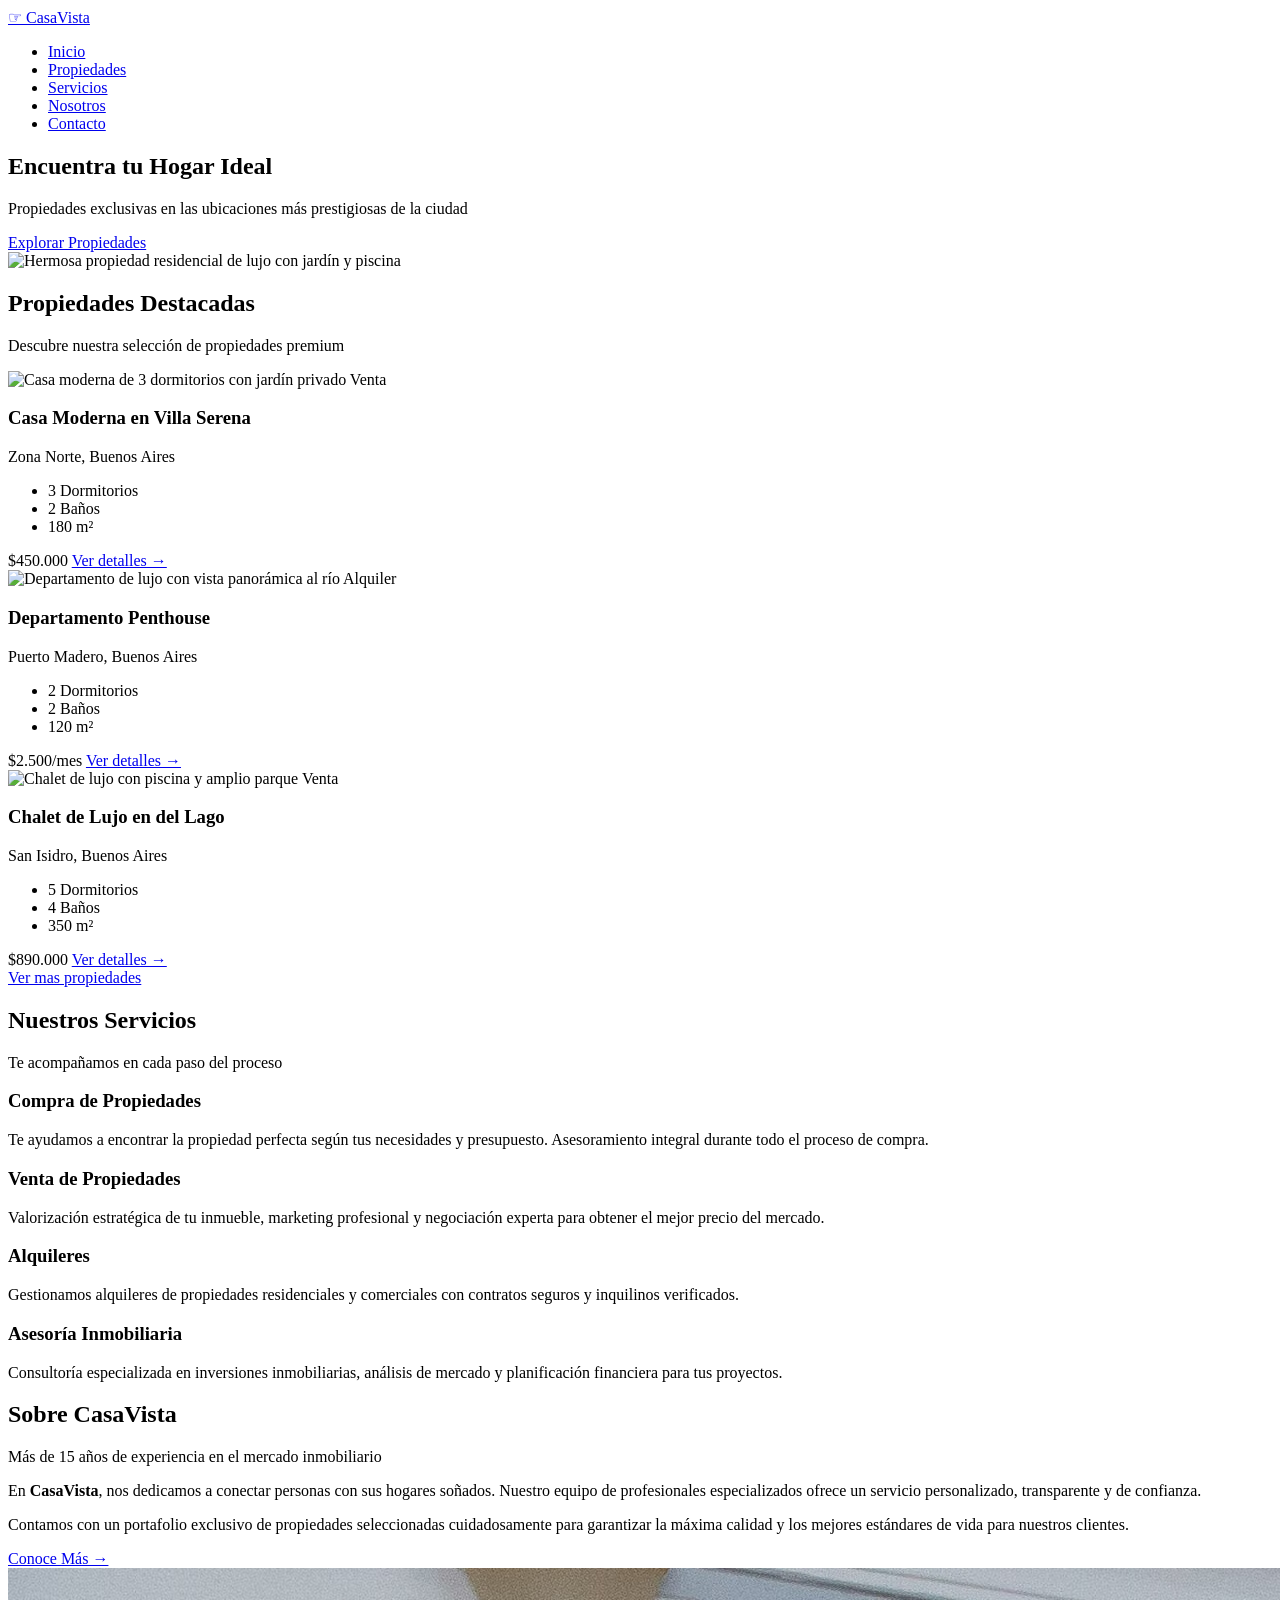
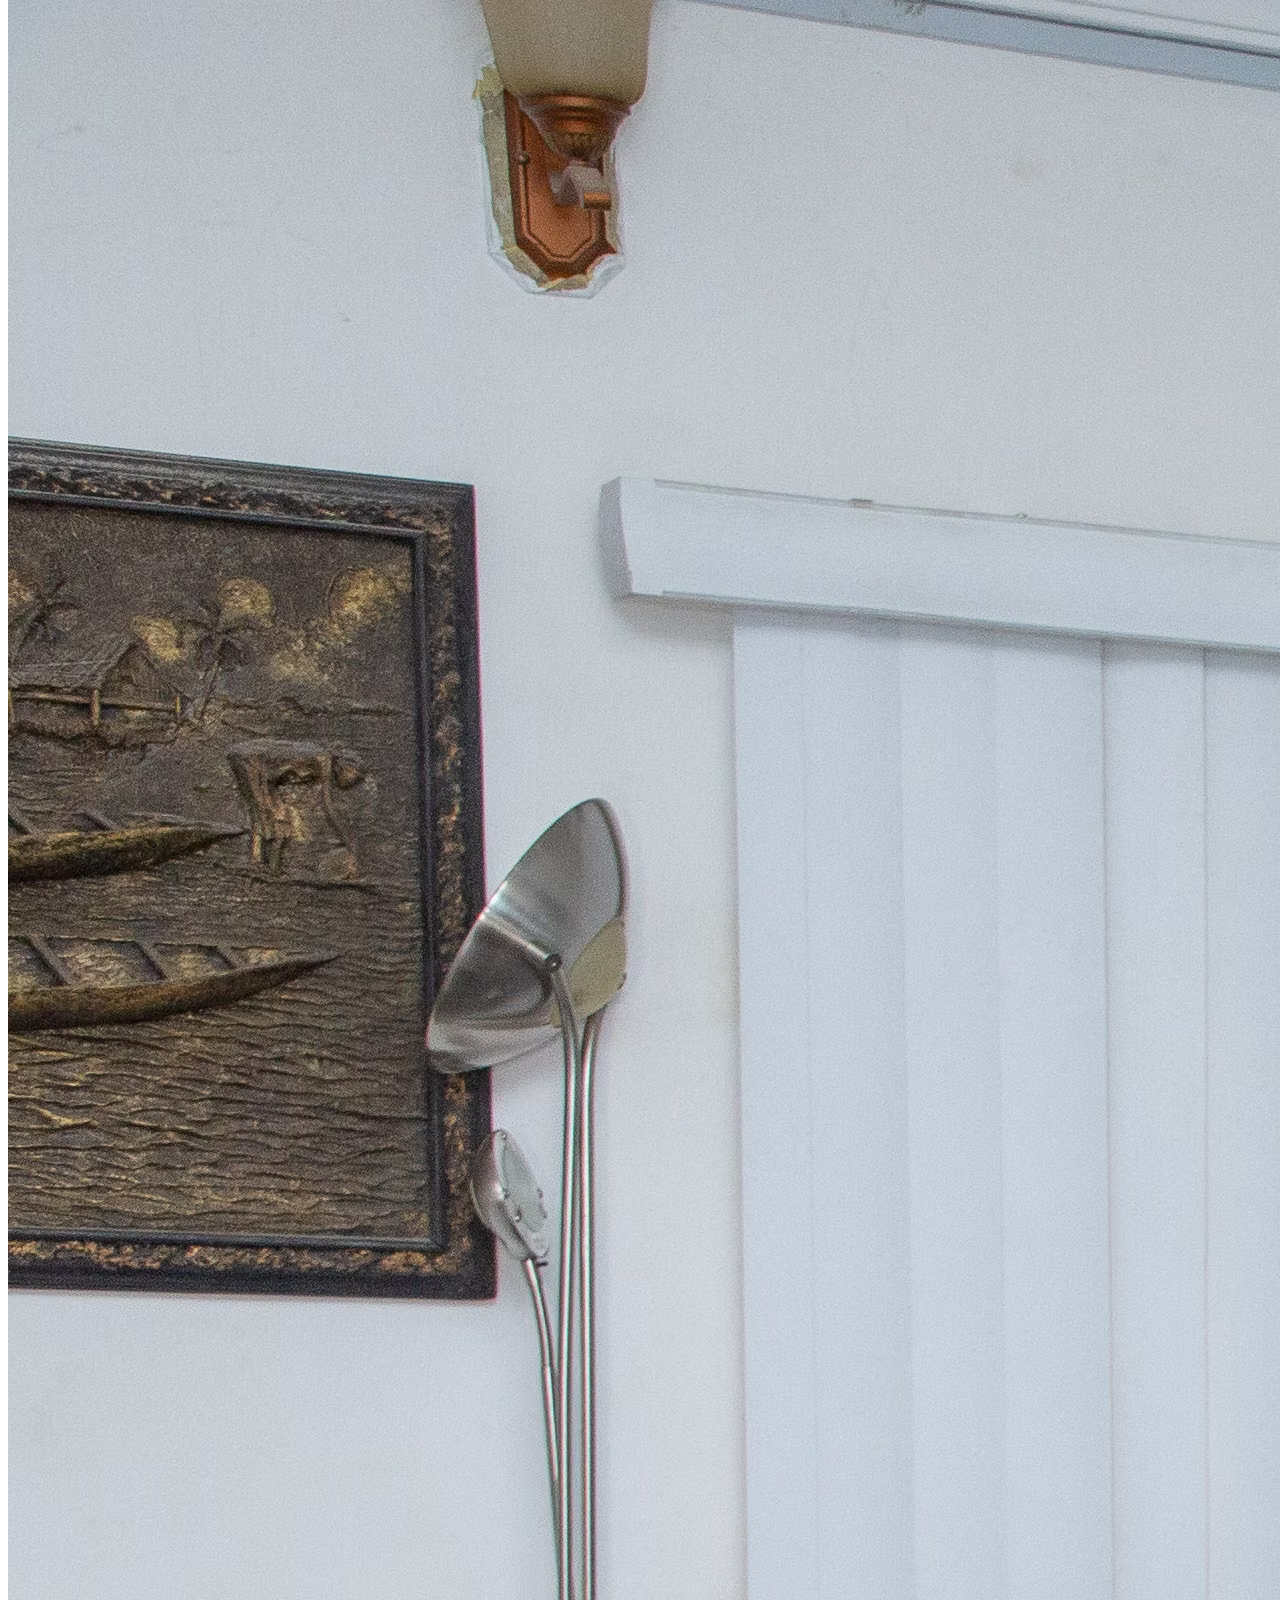
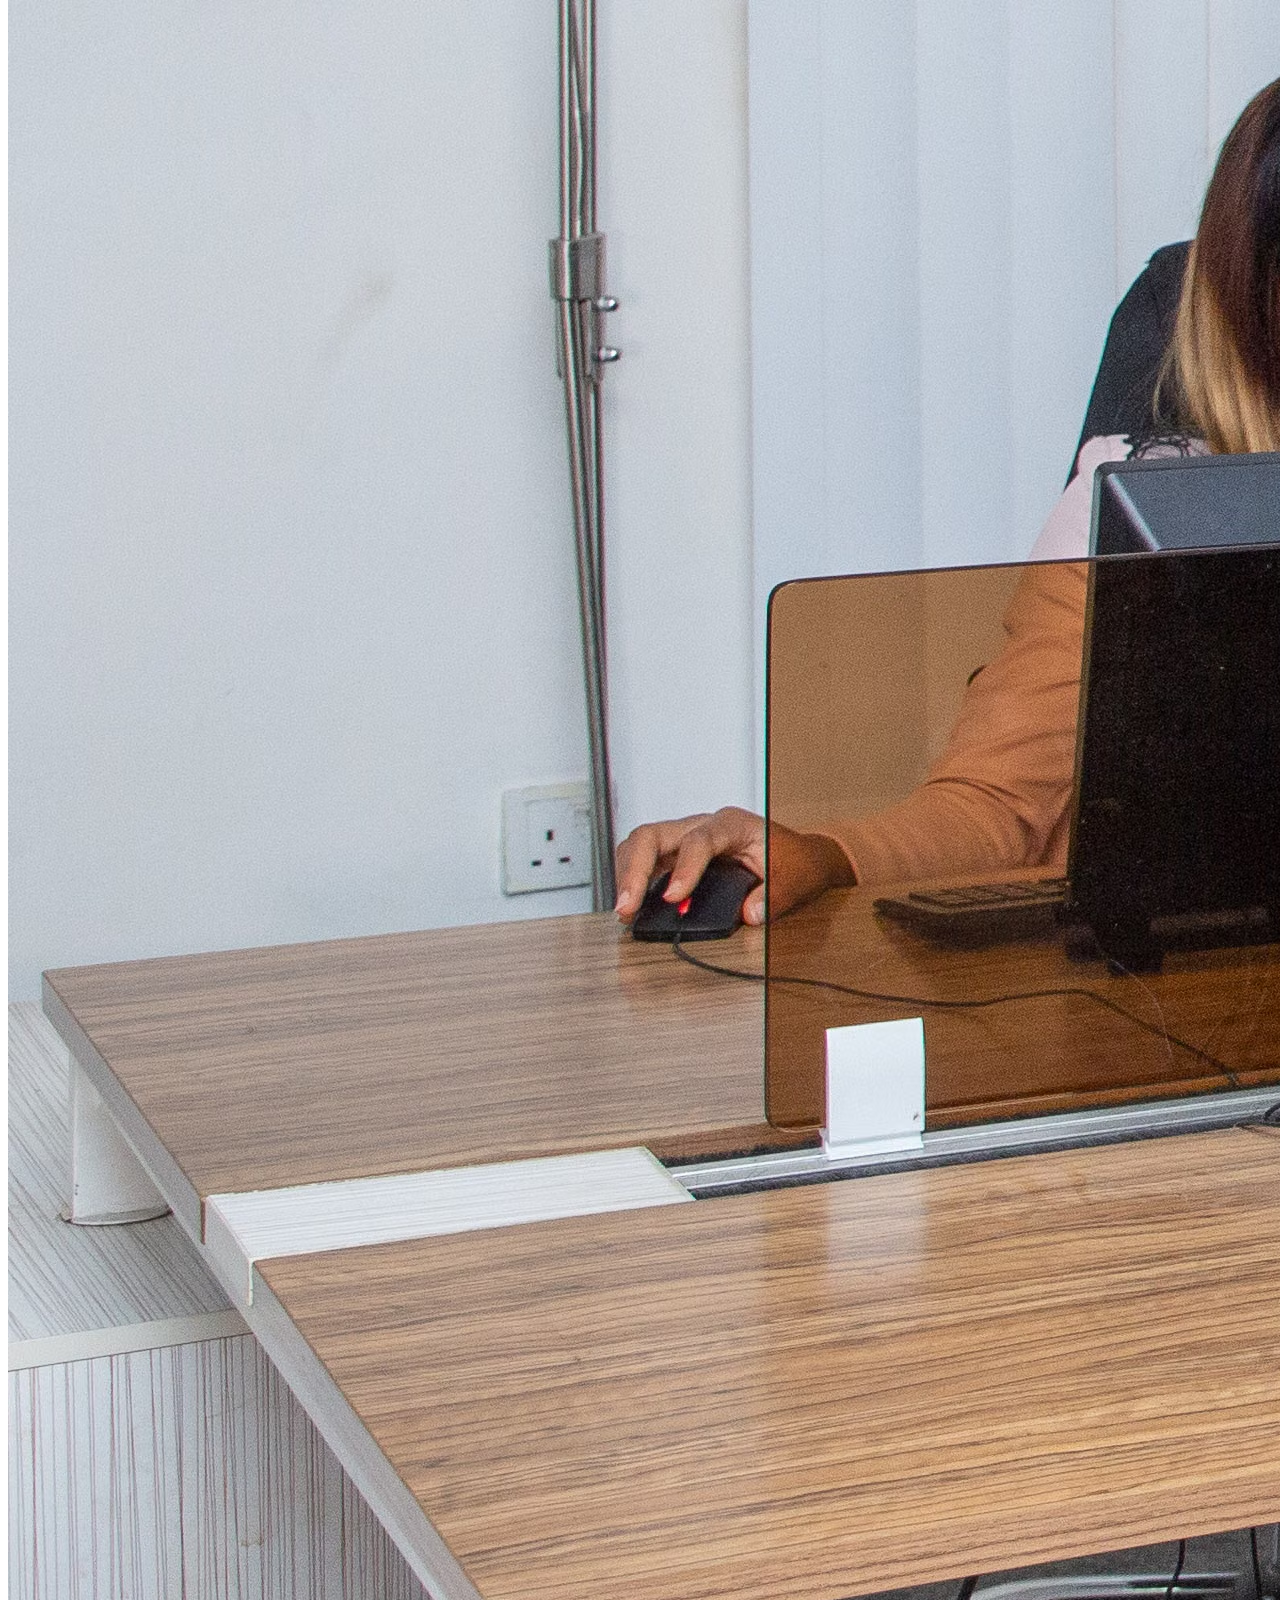
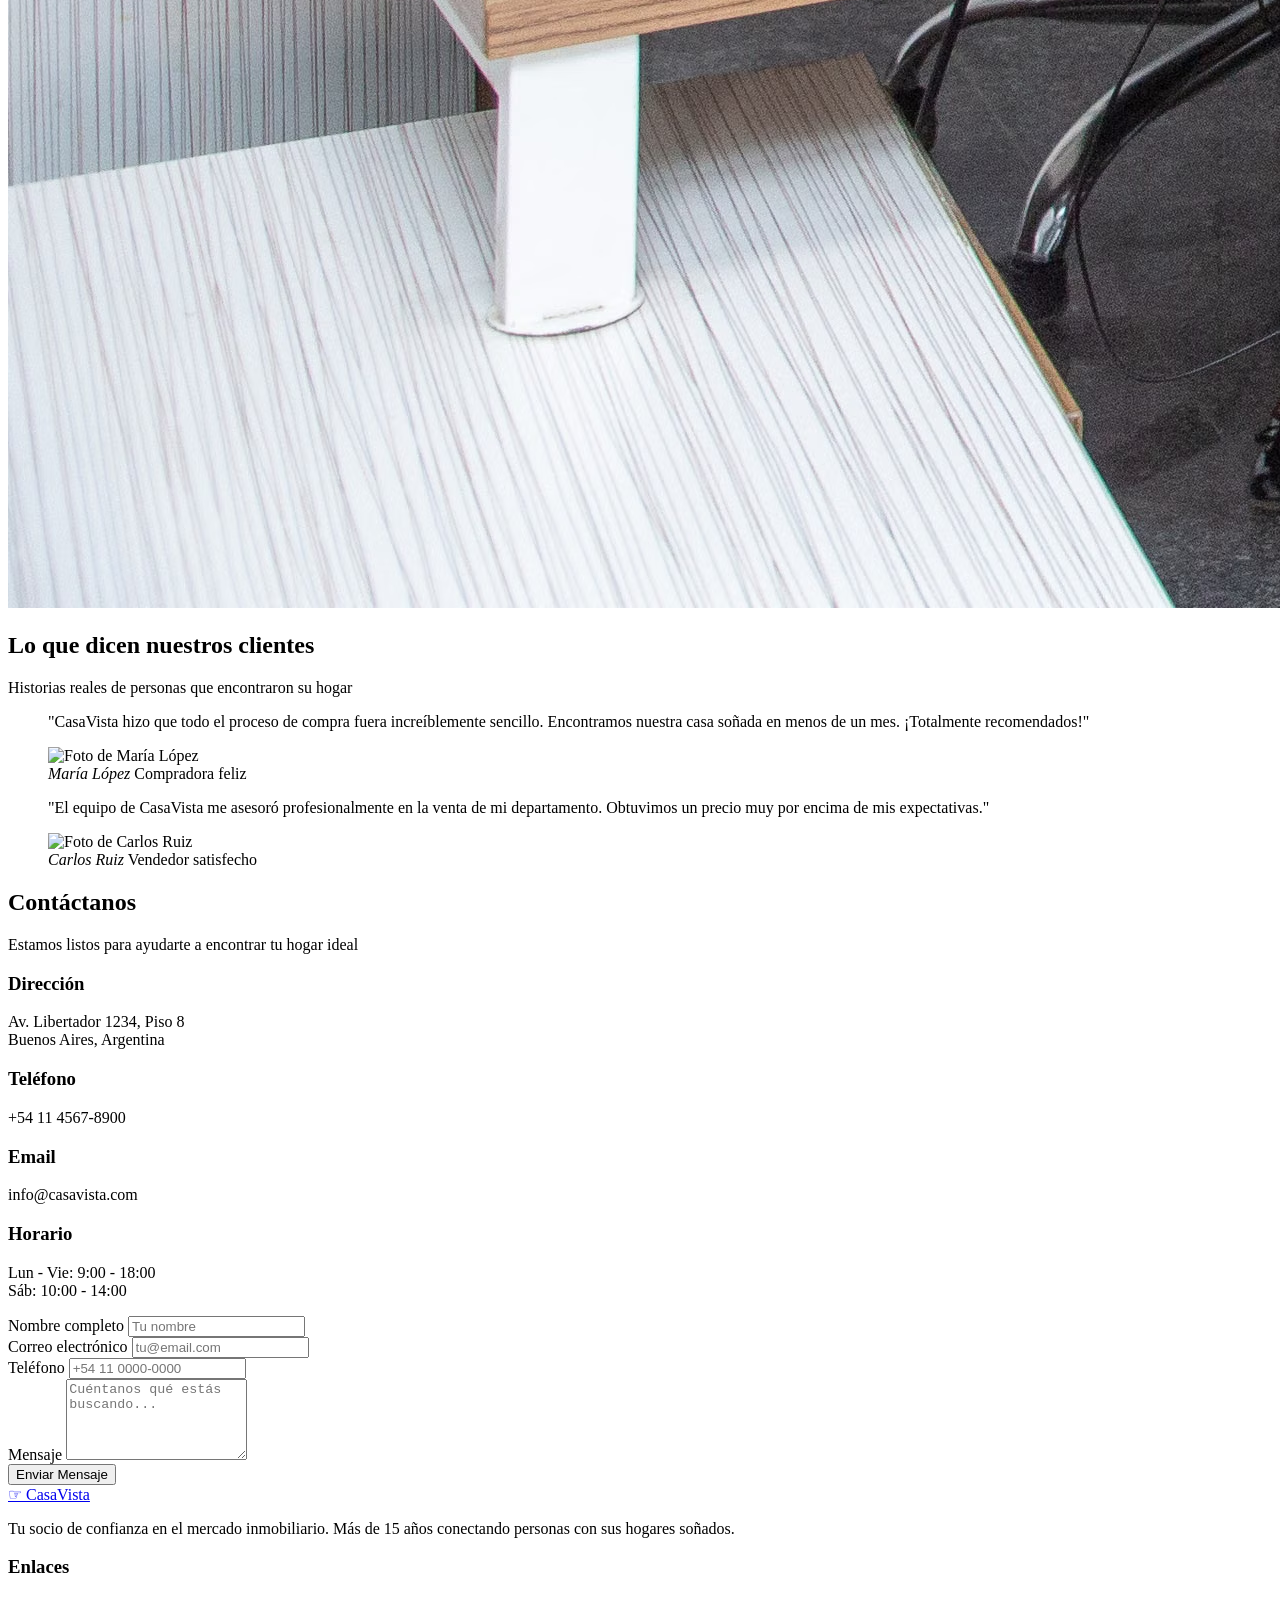
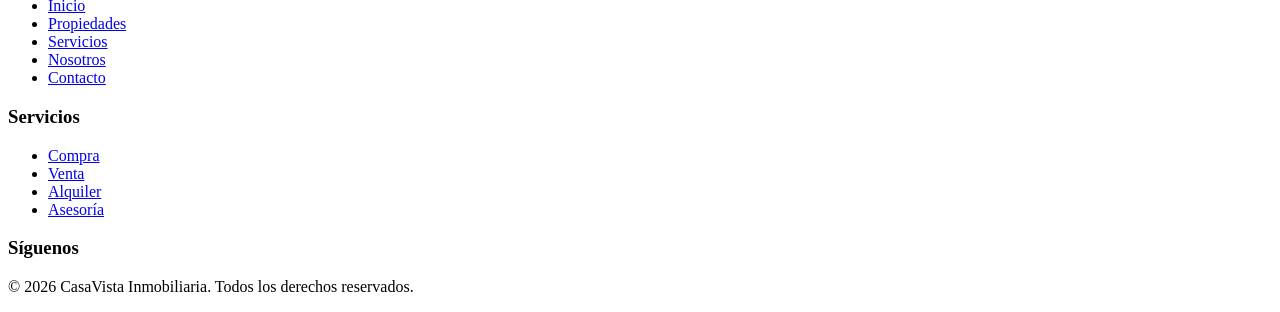
==== index.html @ 96bec5f9 "Terminando de estructurar el index.html" ====
<!DOCTYPE html>
<html lang="es">
<head>
    <meta charset="UTF-8">
    <meta name="viewport" content="width=device-width, initial-scale=1.0">
    <!-- SEO: META ETIQUETAS   -->
    <title>CasaVista Inmobiliaria | Propiedades en Venta y Alquiler</title>
    <meta name="description" content="CasaVista Inmobiliaria ofrece las mejores propiedades de lujo en venta y alquiler. Encuentra tu hogar ideal con nosotros.">
    <meta name="keywords" content="inmobiliaria, propiedades, casas en venta, departamentos en alquiler, bienes raíces, lujo">
    <meta name="author" content="CasaVista Inmobiliaria">
    <meta name="robots" content="index, follow">
    <!-- Open Graph: para compartir en redes sociales -->
    <meta property="og:title" content="CasaVista Inmobiliaria | Propiedades de Lujo">
    <meta property="og:description" content="Encuentra tu hogar ideal con las mejores propiedades de lujo en venta y alquiler.">
    <meta property="og:type" content="website">
    <meta property="og:url" content="https://www.casavista.com">
    <meta property="og:image" content="https://placehold.co/1200x630/2c3e50/ffffff?text=CasaVista">
    <!-- Favicon -->
    <link rel="icon" type="image/png" href="/favicon-96x96.png" sizes="96x96" />
    <link rel="icon" type="image/svg+xml" href="/favicon.svg" />
    <link rel="shortcut icon" href="/favicon.ico" />
    <!-- Enlace al archivo de estilos -->
    <link rel="stylesheet" href="icons.css" />
    <link rel="stylesheet" href="styles.css">
</head>
<body>
    <header class="header" role="banner">
        <div class="header__container">
            <a href="#" class="header__logo" aria-label="CasaVista - Página principal">
                <span class="header__logo-icon">&#9758;</span>
                <span class="header__logo-text">CasaVista</span>
            </a>
            <!-- Navegación principal -->
            <nav class="header__nav" role="navigation" aria-label="Navegación principal">
                <ul class="header__nav-list">
                    <li class="header__nav-item">
                        <a href="#inicio" class="header__nav-link">Inicio</a>
                    </li>
                    <li class="header__nav-item">
                        <a href="propiedades.html" class="header__nav-link">Propiedades</a>
                    </li>
                    <li class="header__nav-item">
                        <a href="#servicios" class="header__nav-link">Servicios</a>
                    </li>
                    <li class="header__nav-item">
                        <a href="#nosotros" class="header__nav-link">Nosotros</a>
                    </li>
                    <li class="header__nav-item">
                        <a href="#contacto" class="header__nav-link header__nav-link--cta">Contacto</a>
                    </li>
                </ul>
            </nav>
        </div>
    </header>
    <main role="main">
        <!-- SECCIÓN HERO: Sección de bienvenida  -->
        <section id="inicio" class="hero" aria-label="Bienvenida">
            <div class="hero__overlay"></div>
            <div class="hero__content">
                <h1 class="hero__title">Encuentra tu <span class="hero__title-highlight">Hogar Ideal</span></h1>
                <p class="hero__subtitle">Propiedades exclusivas en las ubicaciones más prestigiosas de la ciudad</p>
                <a href="#propiedades" class="hero__cta">Explorar Propiedades</a>
            </div>
            <img
                src="https://images.pexels.com/photos/38240611/pexels-photo-38240611.jpeg"
                alt="Hermosa propiedad residencial de lujo con jardín y piscina"
                class="hero__image"
                loading="eager"
            >
        </section>
        <!-- SECCIÓN PROPiedades: Listado de inmuebles -->
        <section id="propiedades" class="properties" aria-label="Nuestras Propiedades">
            <div class="properties__container">
                <header class="section-header">
                    <h2 class="section-header__title">Propiedades Destacadas</h2>
                    <p class="section-header__subtitle">Descubre nuestra selección de propiedades premium</p>
                </header>
                <div class="properties__grid">
                    <article class="property-card">
                        <div class="property-card__image-wrapper">
                            <img
                                src="https://images.pexels.com/photos/34277702/pexels-photo-34277702.jpeg"
                                alt="Casa moderna de 3 dormitorios con jardín privado"
                                class="property-card__image"
                                loading="lazy"
                            >
                            <span class="property-card__badge">Venta</span>
                        </div>
                        <div class="property-card__content">
                            <h3 class="property-card__title">Casa Moderna en Villa Serena</h3>
                            <p class="property-card__location"> <i class="iconoir-pin-solid"></i> Zona Norte, Buenos Aires</p>
                            <ul class="property-card__features">
                                <li> 3 Dormitorios</li>
                                <li> 2 Baños</li>
                                <li> 180 m²</li>
                            </ul>
                            <div class="property-card__footer">
                                <span class="property-card__price">$450.000</span>
                                <a href="#contacto" class="property-card__link">Ver detalles &rarr;</a>
                            </div>
                        </div>
                    </article>
                    <article class="property-card">
                        <div class="property-card__image-wrapper">
                            <img
                                src="https://images.pexels.com/photos/21853670/pexels-photo-21853670.jpeg"
                                alt="Departamento de lujo con vista panorámica al río"
                                class="property-card__image"
                                loading="lazy"
                            >
                            <span class="property-card__badge">Alquiler</span>
                        </div>
                        <div class="property-card__content">
                            <h3 class="property-card__title">Departamento Penthouse</h3>
                            <p class="property-card__location"> <i class="iconoir-pin-solid"></i> Puerto Madero, Buenos Aires</p>
                            <ul class="property-card__features">
                                <li> 2 Dormitorios</li>
                                <li> 2 Baños</li>
                                <li> 120 m²</li>
                            </ul>
                            <div class="property-card__footer">
                                <span class="property-card__price">$2.500/mes</span>
                                <a href="#contacto" class="property-card__link">Ver detalles &rarr;</a>
                            </div>
                        </div>
                    </article>
                    <article class="property-card">
                        <div class="property-card__image-wrapper">
                            <img
                                src="https://images.pexels.com/photos/20159087/pexels-photo-20159087.jpeg"
                                alt="Chalet de lujo con piscina y amplio parque"
                                class="property-card__image"
                                loading="lazy"
                            >
                            <span class="property-card__badge">Venta</span>
                        </div>
                        <div class="property-card__content">
                            <h3 class="property-card__title">Chalet de Lujo en del Lago</h3>
                            <p class="property-card__location"><i class="iconoir-pin-solid"></i> San Isidro, Buenos Aires</p>
                            <ul class="property-card__features">
                                <li> 5 Dormitorios</li>
                                <li> 4 Baños</li>
                                <li> 350 m²</li>
                            </ul>
                            <div class="property-card__footer">
                                <span class="property-card__price">$890.000</span>
                                <a href="#contacto" class="property-card__link">Ver detalles &rarr;</a>
                            </div>
                        </div>
                    </article>
                </div>
                <div class="btn_propiedades">
                    <a href="#propiedades" class="hero__cta">Ver mas propiedades</a>
                </div>  
            </div>
        </section>
        <!-- SECCIÓN SERVICIOS: Lo que ofrecemos       -->
        <section id="servicios" class="servicios" aria-label="Nuestros Servicios">
            <div class="servicios__container">
                <header class="section-header">
                    <h2 class="section-header__title">Nuestros Servicios</h2>
                    <p class="section-header__subtitle">Te acompañamos en cada paso del proceso</p>
                </header>

                <div class="servicios__grid">
                    <!-- Servicio 1: Compra -->
                    <article class="service-card">
                        <div class="service-card__icon"><i class="iconoir-home-alt"></i></div>
                        <h3 class="service-card__title">Compra de Propiedades</h3>
                        <p class="service-card__text">
                            Te ayudamos a encontrar la propiedad perfecta según tus necesidades y presupuesto. Asesoramiento integral durante todo el proceso de compra.
                        </p>
                    </article>
                    <!-- Servicio 2: Venta -->
                    <article class="service-card">
                        <div class="service-card__icon"><i class="iconoir-dollar-circle"></i></div>
                        <h3 class="service-card__title">Venta de Propiedades</h3>
                        <p class="service-card__text">
                            Valorización estratégica de tu inmueble, marketing profesional y negociación experta para obtener el mejor precio del mercado.
                        </p>
                    </article>
                    <!-- Servicio 3: Alquiler -->
                    <article class="service-card">
                        <div class="service-card__icon"><i class="iconoir-journal-page"></i></div>
                        <h3 class="service-card__title">Alquileres</h3>
                        <p class="service-card__text">
                            Gestionamos alquileres de propiedades residenciales y comerciales con contratos seguros y inquilinos verificados.
                        </p>
                    </article>
                    <!-- Servicio 4: Asesoría -->
                    <article class="service-card">
                        <div class="service-card__icon"><i class="iconoir-user-badge-check"></i></div>
                        <h3 class="service-card__title">Asesoría Inmobiliaria</h3>
                        <p class="service-card__text">
                            Consultoría especializada en inversiones inmobiliarias, análisis de mercado y planificación financiera para tus proyectos.
                        </p>
                    </article>

                </div>
            </div>
        </section>
        <!-- SECCIÓN NOSOTROS: Información de la empresa -->
        <section id="nosotros" class="about" aria-label="Sobre Nosotros">
            <div class="about__container">
                <div class="about__content">
                    <header class="section-header section-header--left">
                        <h2 class="section-header__title">Sobre CasaVista</h2>
                        <p class="section-header__subtitle">Más de 15 años de experiencia en el mercado inmobiliario</p>
                    </header>
                    <p class="about__text">
                        En <strong>CasaVista</strong>, nos dedicamos a conectar personas con sus hogares soñados. Nuestro equipo de profesionales especializados ofrece un servicio personalizado, transparente y de confianza.
                    </p>
                    <p class="about__text">
                        Contamos con un portafolio exclusivo de propiedades seleccionadas cuidadosamente para garantizar la máxima calidad y los mejores estándares de vida para nuestros clientes.
                    </p>
                    <a href="#contacto" class="about__cta">Conoce Más &rarr;</a>
                </div>
                <div class="about__image-wrapper">
                    <img
                        src="img/equipo.jpg"
                        alt="Equipo profesional de CasaVista Inmobiliaria"
                        class="about__image"
                        loading="lazy"
                    >
                </div>
            </div>
        </section>

        <!-- SECCIÓN TESTIMONIOS: Opiniones de clientes -->
        <section class="testimonials" aria-label="Testimonios de clientes">
            <div class="testimonials__container">
                <header class="section-header">
                    <h2 class="section-header__title">Lo que dicen nuestros clientes</h2>
                    <p class="section-header__subtitle">Historias reales de personas que encontraron su hogar</p>
                </header>

                <div class="testimonials__grid">
                    <blockquote class="testimonial">
                        <p class="testimonial__text">
                            "CasaVista hizo que todo el proceso de compra fuera increíblemente sencillo. Encontramos nuestra casa soñada en menos de un mes. ¡Totalmente recomendados!"
                        </p>
                        <footer class="testimonial__author">
                            <img
                                src="https://placehold.co/60x60/bdc3c7/2c3e50?text=ML"
                                alt="Foto de María López"
                                class="testimonial__avatar"
                                loading="lazy"
                            >
                            <div>
                                <cite class="testimonial__name">María López</cite>
                                <span class="testimonial__role">Compradora feliz</span>
                            </div>
                        </footer>
                    </blockquote>
                    <blockquote class="testimonial">
                        <p class="testimonial__text">
                            "El equipo de CasaVista me asesoró profesionalmente en la venta de mi departamento. Obtuvimos un precio muy por encima de mis expectativas."
                        </p>
                        <footer class="testimonial__author">
                            <img
                                src="https://placehold.co/60x60/bdc3c7/2c3e50?text=CR"
                                alt="Foto de Carlos Ruiz"
                                class="testimonial__avatar"
                                loading="lazy"
                            >
                            <div>
                                <cite class="testimonial__name">Carlos Ruiz</cite>
                                <span class="testimonial__role">Vendedor satisfecho</span>
                            </div>
                        </footer>
                    </blockquote>

                </div>
            </div>
        </section>
        <!-- SECCIÓN CONTACTO: Formulario e info       -->
        <section id="contacto" class="contact" aria-label="Contáctanos">
            <div class="contact__container">
                <header class="section-header">
                    <h2 class="section-header__title">Contáctanos</h2>
                    <p class="section-header__subtitle">Estamos listos para ayudarte a encontrar tu hogar ideal</p>
                </header>

                <div class="contact__grid">
                    <!-- Información de contacto -->
                    <div class="contact__info">
                        <div class="contact__info-item">
                            <span class="contact__info-icon"><i class="iconoir-pin-solid"></i></span>
                            <div>
                                <h3 class="contact__info-label">Dirección</h3>
                                <p class="contact__info-text">Av. Libertador 1234, Piso 8<br>Buenos Aires, Argentina</p>
                            </div>
                        </div>
                        <div class="contact__info-item">
                            <span class="contact__info-icon"><i class="iconoir-phone-solid"></i></span>
                            <div>
                                <h3 class="contact__info-label">Teléfono</h3>
                                <p class="contact__info-text">+54 11 4567-8900</p>
                            </div>
                        </div>
                        <div class="contact__info-item">
                            <span class="contact__info-icon"><i class="iconoir-mail-solid"></i></span>
                            <div>
                                <h3 class="contact__info-label">Email</h3>
                                <p class="contact__info-text">info@casavista.com</p>
                            </div>
                        </div>
                        <div class="contact__info-item">
                            <span class="contact__info-icon"><i class="iconoir-clock-solid"></i></span>
                            <div>
                                <h3 class="contact__info-label">Horario</h3>
                                <p class="contact__info-text">Lun - Vie: 9:00 - 18:00<br>Sáb: 10:00 - 14:00</p>
                            </div>
                        </div>
                    </div>
                    <form class="contact__form" action="#" method="POST" aria-label="Formulario de contacto">
                        <div class="form-group">
                            <label for="name" class="form-group__label">Nombre completo</label>
                            <input
                                type="text"
                                id="name"
                                name="name"
                                class="form-group__input"
                                placeholder="Tu nombre"
                                required
                                autocomplete="name"
                            >
                        </div>
                        <div class="form-group">
                            <label for="email" class="form-group__label">Correo electrónico</label>
                            <input
                                type="email"
                                id="email"
                                name="email"
                                class="form-group__input"
                                placeholder="tu@email.com"
                                required
                                autocomplete="email"
                            >
                        </div>
                        <div class="form-group">
                            <label for="phone" class="form-group__label">Teléfono</label>
                            <input
                                type="tel"
                                id="phone"
                                name="phone"
                                class="form-group__input"
                                placeholder="+54 11 0000-0000"
                                autocomplete="tel"
                            >
                        </div>
                        <div class="form-group">
                            <label for="message" class="form-group__label">Mensaje</label>
                            <textarea
                                id="message"
                                name="message"
                                class="form-group__textarea"
                                rows="5"
                                placeholder="Cuéntanos qué estás buscando..."
                                required
                            ></textarea>
                        </div>
                        <button type="submit" class="contact__submit">Enviar Mensaje</button>
                    </form>

                </div>
            </div>
        </section>

    </main>
    <footer class="footer" role="contentinfo">
        <div class="footer__container">
            <!-- Info de la empresa -->
            <div class="footer__brand">
                <a href="#" class="footer__logo" aria-label="CasaVista - Inicio">
                    <span class="footer__logo-icon">&#9758;</span>
                    <span class="footer__logo-text">CasaVista</span>
                </a>
                <p class="footer__description">
                    Tu socio de confianza en el mercado inmobiliario. Más de 15 años conectando personas con sus hogares soñados.
                </p>
            </div>

            <!-- Enlaces rápidos -->
            <nav class="footer__links" aria-label="Enlaces de pie de página">
                <h3 class="footer__links-title">Enlaces</h3>
                <ul class="footer__links-list">
                    <li><a href="#inicio" class="footer__link">Inicio</a></li>
                    <li><a href="#propiedades" class="footer__link">Propiedades</a></li>
                    <li><a href="#servicios" class="footer__link">Servicios</a></li>
                    <li><a href="#nosotros" class="footer__link">Nosotros</a></li>
                    <li><a href="#contacto" class="footer__link">Contacto</a></li>
                </ul>
            </nav>

            <!-- Servicios -->
            <div class="footer__servicios">
                <h3 class="footer__links-title">Servicios</h3>
                <ul class="footer__links-list">
                    <li><a href="#servicios" class="footer__link">Compra</a></li>
                    <li><a href="#servicios" class="footer__link">Venta</a></li>
                    <li><a href="#servicios" class="footer__link">Alquiler</a></li>
                    <li><a href="#servicios" class="footer__link">Asesoría</a></li>
                </ul>
            </div>

            <!-- Redes sociales -->
            <div class="footer__social">
                <h3 class="footer__links-title">Síguenos</h3>
                <div class="footer__social-icons">
                    <a href="#" class="footer__social-link" aria-label="Facebook"><i class="iconoir-facebook-tag"></i></a>
                    <a href="#" class="footer__social-link" aria-label="Instagram"><i class="iconoir-instagram"></i></a>
                    <a href="#" class="footer__social-link" aria-label="Twitter"><i class="iconoir-x"></i></a>
                    <a href="#" class="footer__social-link" aria-label="LinkedIn"><i class="iconoir-linkedin"></i></a>
                </div>
            </div>
        </div>

        <!-- Barra de copyright -->
        <div class="footer__bottom">
            <p class="footer__copyright">&copy; 2026 CasaVista Inmobiliaria. Todos los derechos reservados.</p>
        </div>
    </footer>

</body>
</html>
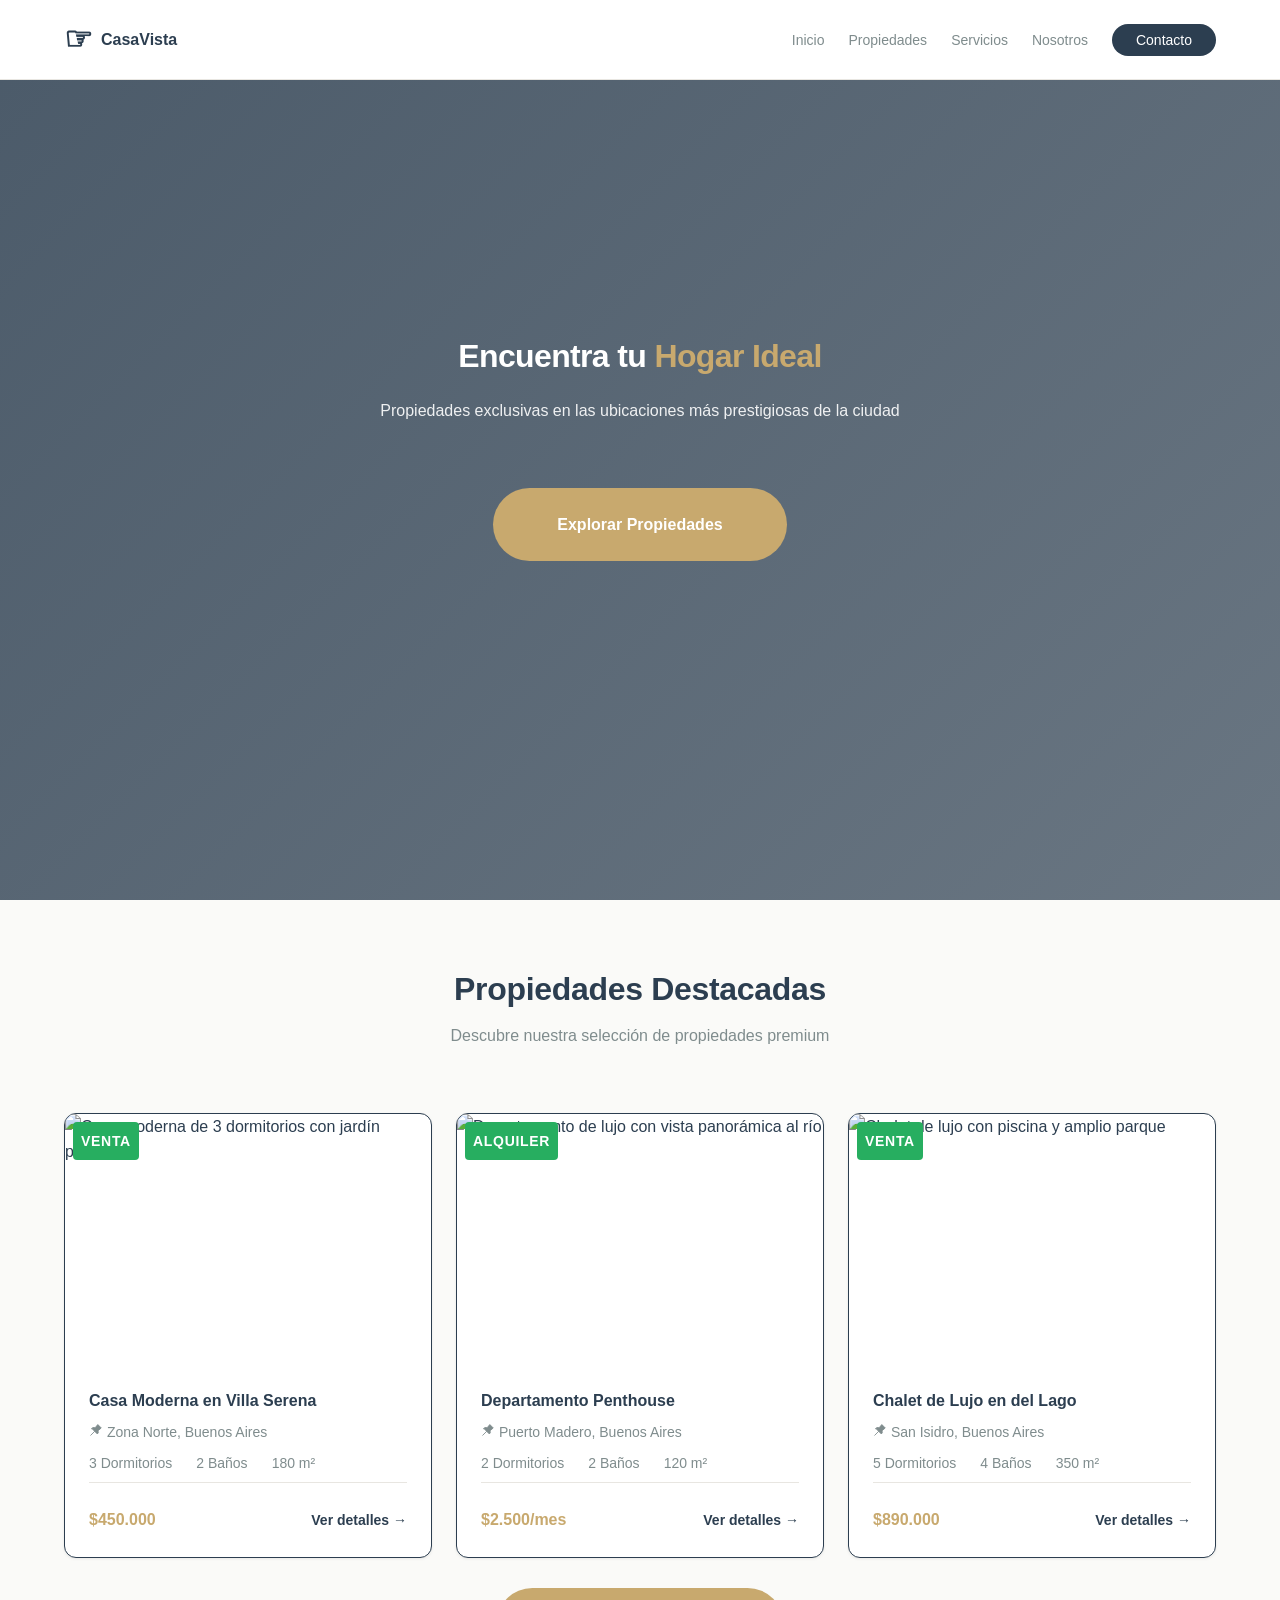
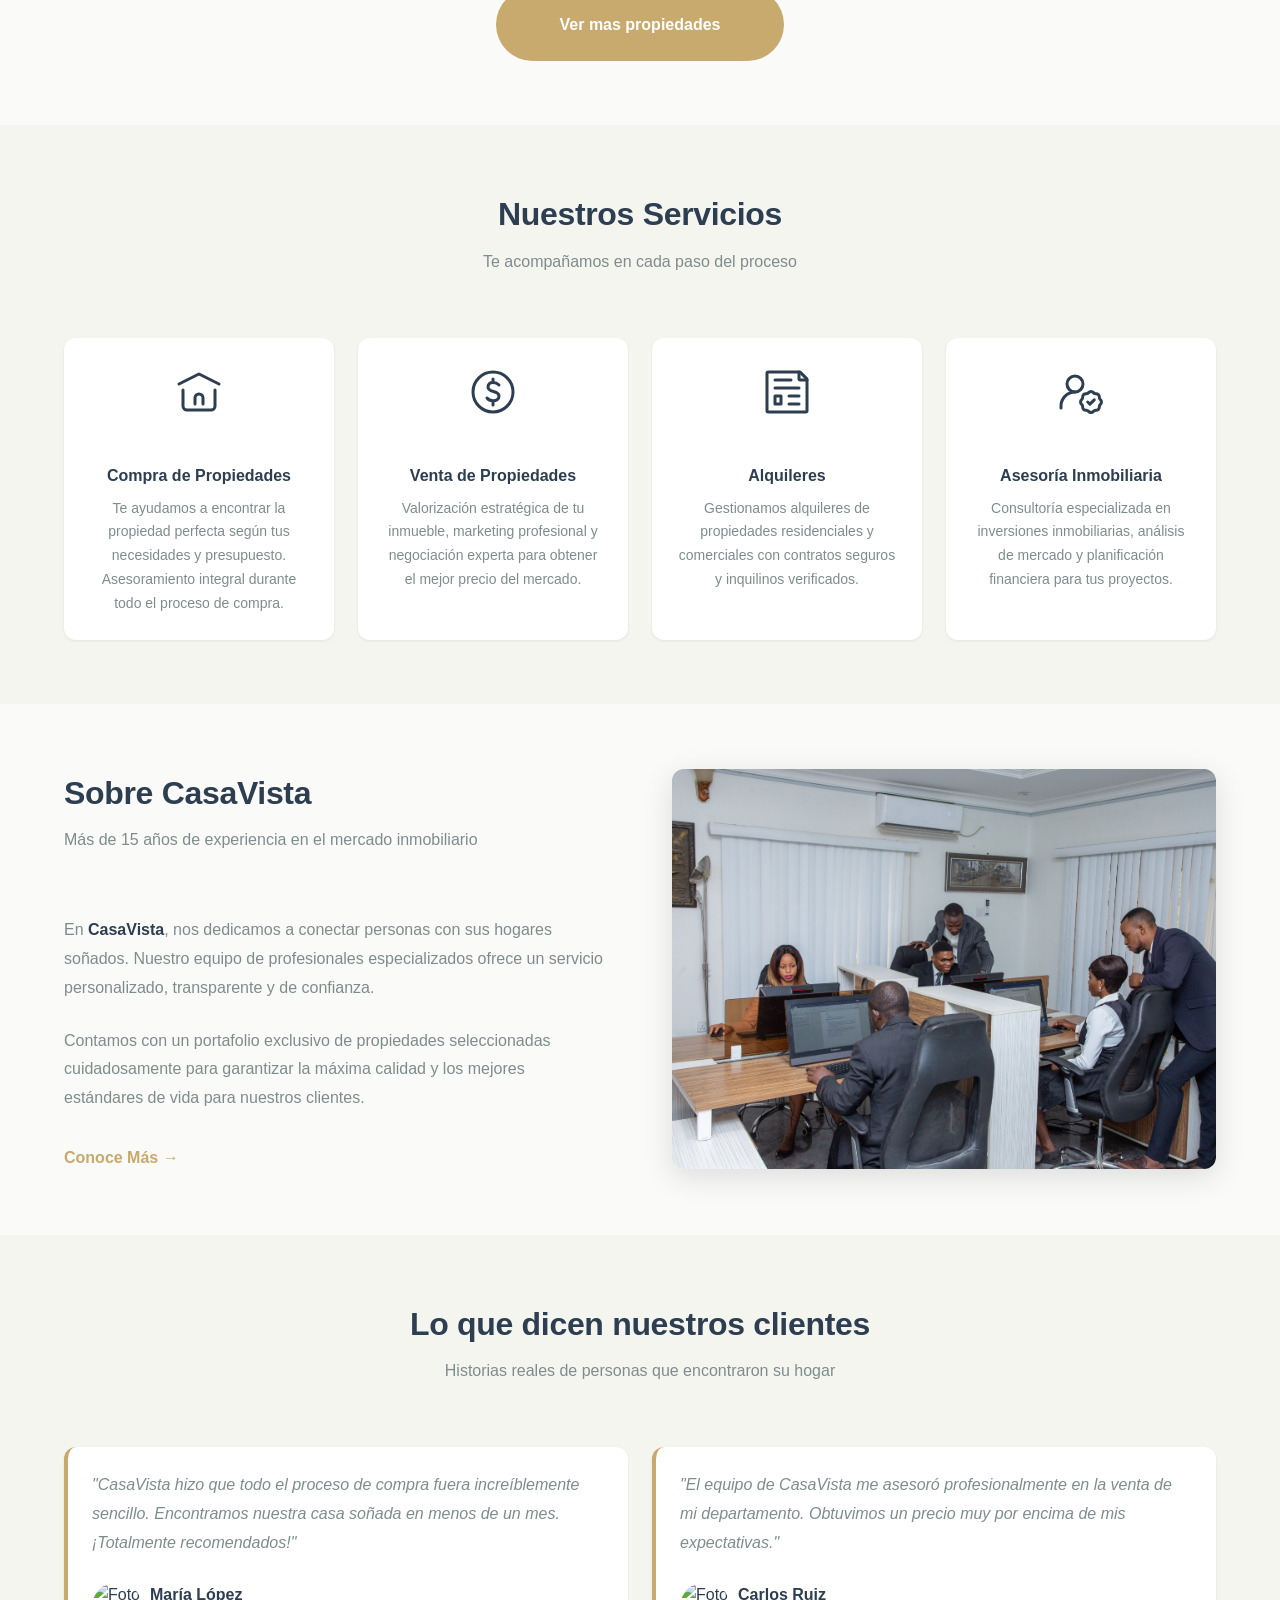
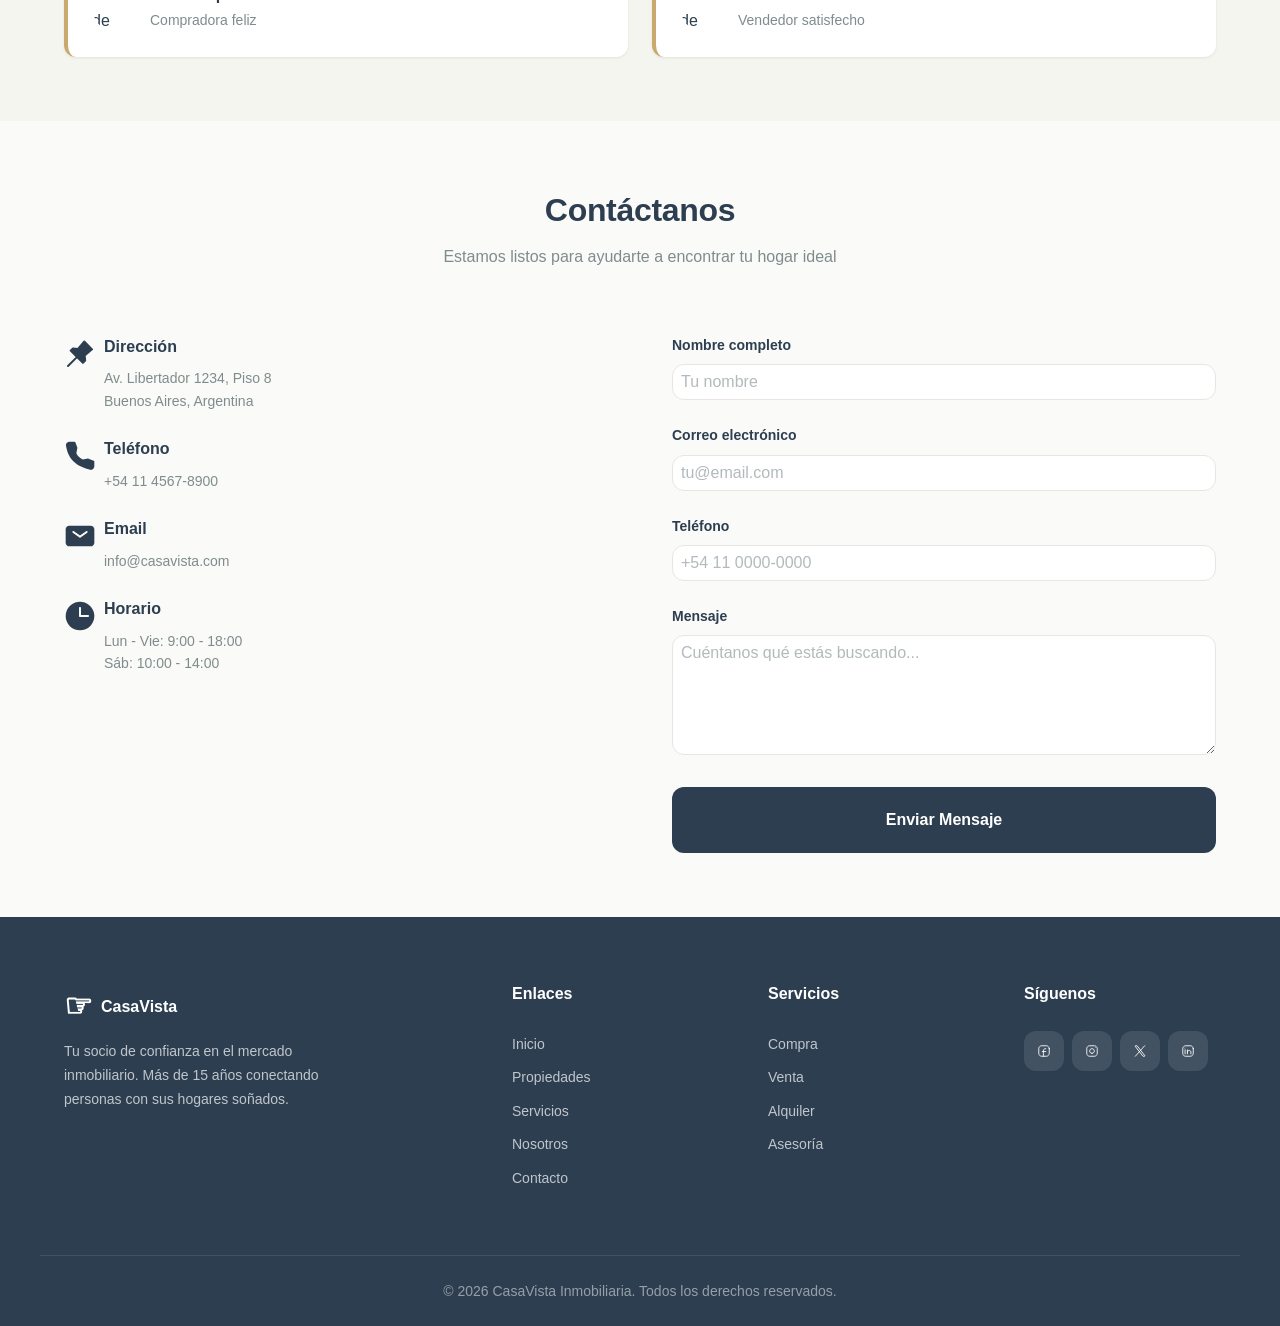
==== commit 3eccfc6a: "Agregando imágenes de propiedades, avanzando en el html, modificando el css, creando la página de pr" ====
--- a/index.html
+++ b/index.html
@@ -31,12 +31,15 @@
                 <span class="header__logo-text">CasaVista</span>
             </a>
             <!-- Navegación principal -->
-            <nav class="header__nav" role="navigation" aria-label="Navegación principal">
+            <div>
+                <span id="abrirMenu" class="btn_menu"><i class="iconoir-menu"></i></span>
+                <span id="cerrarMenu" class="btn_menu hidden"><i class="iconoir-xmark"></i></span>
+                <nav id="nav" class="header__nav" role="navigation" aria-label="Navegación principal">
                 <ul class="header__nav-list">
                     <li class="header__nav-item">
                         <a href="#inicio" class="header__nav-link">Inicio</a>
                     </li>
-                    <li class="header__nav-item">
+                    <li class="header__nav-item">   
                         <a href="propiedades.html" class="header__nav-link">Propiedades</a>
                     </li>
                     <li class="header__nav-item">
@@ -50,6 +53,7 @@
                     </li>
                 </ul>
             </nav>
+            </div>
         </div>
     </header>
     <main role="main">
@@ -403,7 +407,6 @@
                     <li><a href="#servicios" class="footer__link">Asesoría</a></li>
                 </ul>
             </div>
-
             <!-- Redes sociales -->
             <div class="footer__social">
                 <h3 class="footer__links-title">Síguenos</h3>
@@ -415,12 +418,11 @@
                 </div>
             </div>
         </div>
-
         <!-- Barra de copyright -->
         <div class="footer__bottom">
             <p class="footer__copyright">&copy; 2026 CasaVista Inmobiliaria. Todos los derechos reservados.</p>
         </div>
     </footer>
-
+    <script src="app.js"></script>
 </body>
 </html>
--- a/styles.css
+++ b/styles.css
@@ -0,0 +1,778 @@
+:root {
+  --color-primary: #2c3e50;
+  --color-primary-light: #34495e;
+  --color-accent: #c8a96e;
+  --color-accent-light: #d4b87a;
+  --color-bg: #fafaf8;
+  --color-bg-alt: #f5f5f0;
+  --color-text: #2c3e50;
+  --color-text-light: #7f8c8d;
+  --color-white: #ffffff;
+  --color-border: #e8e6e1;
+  --color-success: #27ae60;
+  /* ---- Tipografía (3 tamaños) ---- */
+  --font-primary: "Segoe UI", "Helvetica Neue", Arial, sans-serif;
+  --font-sm: 0.875rem;
+  --font-md: 1rem;
+  --font-lg: 2rem;
+  /* ---- Espaciados (3 tamaños) ---- */
+  --space-sm: 0.5rem;
+  --space-md: 1.5rem;
+  --space-lg: 4rem;
+  /* ---- Bordes (3 tamaños) ---- */
+  --radius-sm: 4px;
+  --radius-md: 12px;
+  --radius-full: 9999px;
+  /* ---- Sombras ---- */
+  --shadow-sm: 0 1px 3px rgba(0, 0, 0, 0.08);
+  --shadow-md: 0 4px 12px rgba(0, 0, 0, 0.1);
+  --shadow-lg: 0 8px 30px rgba(0, 0, 0, 0.12);
+  /* ---- Transiciones ---- */
+  --transition-fast: 0.2s ease;
+  --transition-base: 0.3s ease;
+  --transition-slow: 0.5s ease;
+  /* ---- Layout ---- */
+  --container-max: 1200px;
+  --header-height: 80px;
+}
+/* RESET Y ESTILOS BASE*/
+*,
+*::before,
+*::after {
+  margin: 0;
+  padding: 0;
+  box-sizing: border-box;
+}
+html {
+  scroll-behavior: smooth;
+  scroll-padding-top: var(--header-height);
+}
+body {
+  font-family: var(--font-primary);
+  font-size: var(--font-md);
+  line-height: 1.6;
+  color: var(--color-text);
+  background-color: var(--color-bg);
+  -webkit-font-smoothing: antialiased;
+}
+ul,
+ol {
+  list-style: none;
+}
+a {
+  text-decoration: none;
+  color: inherit;
+}
+img {
+  max-width: 100%;
+  height: auto;
+  display: block;
+}
+/* CONTENEDORES COMUNES*/
+.header__container,
+.properties__container,
+.servicios__container,
+.about__container,
+.testimonials__container,
+.contact__container,
+.footer__container {
+  width: 100%;
+  max-width: var(--container-max);
+  margin: 0 auto;
+  padding: 0 var(--space-md);
+}
+/* HEADER*/
+.header {
+  position: fixed;
+  top: 0;
+  left: 0;
+  right: 0;
+  height: var(--header-height);
+  background-color: var(--color-white);
+  border-bottom: 1px solid var(--color-border);
+  z-index: 1000;
+  display: flex;
+  align-items: center;
+}
+.header__container {
+  display: flex;
+  justify-content: space-between;
+  align-items: center;
+}
+.header__logo {
+  display: flex;
+  align-items: center;
+  gap: var(--space-sm);
+  font-size: var(--font-md);
+  font-weight: 700;
+  color: var(--color-primary);
+  transition: color var(--transition-fast);
+}
+.header__logo:hover {
+  color: var(--color-accent);
+}
+.header__logo-icon {
+  font-size: var(--font-lg);
+}
+.header__nav-list {
+  display: flex;
+  align-items: center;
+  gap: var(--space-md);
+}
+.btn_menu {
+  display: none;
+}
+.header__nav-link {
+  font-size: var(--font-sm);
+  font-weight: 500;
+  color: var(--color-text-light);
+  transition: color var(--transition-fast);
+  position: relative;
+}
+.header__nav-link::after {
+  content: "";
+  position: absolute;
+  bottom: -4px;
+  left: 0;
+  width: 0;
+  height: 2px;
+  background-color: var(--color-accent);
+  transition: width var(--transition-base);
+}
+.header__nav-link:hover {
+  color: var(--color-primary);
+}
+.header__nav-link:hover::after {
+  width: 100%;
+}
+.header__nav-link--cta {
+  background-color: var(--color-primary);
+  color: var(--color-white);
+  padding: var(--space-sm) var(--space-md);
+  border-radius: var(--radius-full);
+  transition:
+    background-color var(--transition-fast),
+    transform var(--transition-fast);
+}
+.header__nav-link--cta::after {
+  display: none;
+}
+.header__nav-link--cta:hover {
+  background-color: var(--color-accent);
+  color: var(--color-white);
+  transform: translateY(-2px);
+}
+/* HERO*/
+.hero {
+  position: relative;
+  min-height: 100vh;
+  display: flex;
+  align-items: center;
+  justify-content: center;
+  text-align: center;
+  overflow: hidden;
+  margin-top: 0;
+}
+.hero__image {
+  position: absolute;
+  top: 0;
+  left: 0;
+  width: 100%;
+  height: 100%;
+  object-fit: cover;
+  object-position: center;
+  z-index: 0;
+}
+.hero__overlay {
+  position: absolute;
+  top: 0;
+  left: 0;
+  width: 100%;
+  height: 100%;
+  background: linear-gradient(
+    135deg,
+    rgba(44, 62, 80, 0.85) 0%,
+    rgba(44, 62, 80, 0.7) 100%
+  );
+  z-index: 1;
+}
+.hero__content {
+  position: relative;
+  z-index: 2;
+  max-width: 800px;
+  padding: var(--space-md);
+}
+.hero__title {
+  font-size: var(--font-lg);
+  font-weight: 700;
+  color: var(--color-white);
+  line-height: 1.1;
+  margin-bottom: var(--space-md);
+  letter-spacing: -0.02em;
+}
+.hero__title-highlight {
+  color: var(--color-accent);
+}
+.hero__subtitle {
+  font-size: var(--font-md);
+  color: rgba(255, 255, 255, 0.9);
+  margin-bottom: var(--space-lg);
+  font-weight: 300;
+}
+.hero__cta {
+  display: inline-block;
+  background-color: var(--color-accent);
+  color: var(--color-white);
+  font-size: var(--font-md);
+  font-weight: 600;
+  padding: var(--space-md) var(--space-lg);
+  border-radius: var(--radius-full);
+  transition:
+    background-color var(--transition-fast),
+    transform var(--transition-fast),
+    box-shadow var(--transition-fast);
+}
+.hero__cta:hover {
+  background-color: var(--color-accent-light);
+  transform: translateY(-3px);
+  box-shadow: 0 10px 30px rgba(200, 169, 110, 0.4);
+}
+/* ENCABEZADOS DE SECCIÓN                        */
+.section-header {
+  text-align: center;
+  margin-bottom: var(--space-lg);
+}
+.section-header__title {
+  font-size: var(--font-lg);
+  font-weight: 700;
+  color: var(--color-primary);
+  margin-bottom: var(--space-sm);
+  letter-spacing: -0.01em;
+}
+.section-header__subtitle {
+  font-size: var(--font-md);
+  color: var(--color-text-light);
+  font-weight: 400;
+}
+.section-header--left {
+  text-align: left;
+}
+/* SECCIÓN PROPIEDADES*/
+.properties {
+  padding: var(--space-lg) 0;
+  background-color: var(--color-bg);
+}
+.properties__grid {
+  display: grid;
+  grid-template-columns: repeat(3, 1fr);
+  gap: var(--space-md);
+}
+.btn_propiedades {
+  width: 100%;
+  text-align: center;
+  margin-top: 30px;
+}
+/* TARJETA DE PROPIEDAD*/
+.property-card {
+  background-color: var(--color-white);
+  border-radius: var(--radius-md);
+  overflow: hidden;
+  box-shadow: var(--shadow-sm);
+  transition:
+    transform var(--transition-base),
+    box-shadow var(--transition-base);
+  border: 1px solid var(--color-primary);
+}
+.property-card:hover {
+  transform: translateY(-8px);
+  box-shadow: var(--shadow-lg);
+}
+.property-card__image-wrapper {
+  position: relative;
+  overflow: hidden;
+}
+.property-card__image {
+  width: 100%;
+  height: 250px;
+  object-fit: cover;
+  transition: transform var(--transition-slow);
+}
+.property-card:hover .property-card__image {
+  transform: scale(1.05);
+}
+.property-card__badge {
+  position: absolute;
+  top: var(--space-sm);
+  left: var(--space-sm);
+  background-color: var(--color-success);
+  color: var(--color-white);
+  font-size: var(--font-sm);
+  font-weight: 600;
+  padding: var(--space-sm) var(--space-sm);
+  border-radius: var(--radius-sm);
+  text-transform: uppercase;
+  letter-spacing: 0.05em;
+}
+.property-card__content {
+  padding: var(--space-md);
+}
+.property-card__title {
+  font-size: var(--font-md);
+  font-weight: 600;
+  color: var(--color-primary);
+  margin-bottom: var(--space-sm);
+}
+.property-card__location {
+  font-size: var(--font-sm);
+  color: var(--color-text-light);
+  margin-bottom: var(--space-sm);
+}
+.property-card__features {
+  display: flex;
+  gap: var(--space-md);
+  margin-bottom: var(--space-md);
+  padding-bottom: var(--space-sm);
+  border-bottom: 1px solid var(--color-border);
+}
+.property-card__features li {
+  font-size: var(--font-sm);
+  color: var(--color-text-light);
+}
+.property-card__footer {
+  display: flex;
+  justify-content: space-between;
+  align-items: center;
+}
+.property-card__price {
+  font-size: var(--font-md);
+  font-weight: 700;
+  color: var(--color-accent);
+}
+.property-card__link {
+  font-size: var(--font-sm);
+  font-weight: 600;
+  color: var(--color-primary);
+  transition: color var(--transition-fast);
+}
+.property-card__link:hover {
+  color: var(--color-accent);
+}
+/* SECCIÓN SERVICIOS*/
+.servicios {
+  padding: var(--space-lg) 0;
+  background-color: var(--color-bg-alt);
+}
+.servicios__grid {
+  display: grid;
+  grid-template-columns: repeat(4, 1fr);
+  gap: var(--space-md);
+}
+/* TARJETA DE SERVICIO*/
+.service-card {
+  background-color: var(--color-white);
+  padding: var(--space-md);
+  border-radius: var(--radius-md);
+  text-align: center;
+  box-shadow: var(--shadow-sm);
+  transition:
+    transform var(--transition-base),
+    box-shadow var(--transition-base);
+}
+.service-card:hover {
+  transform: translateY(-5px);
+  box-shadow: var(--shadow-md);
+}
+.service-card__icon {
+  font-size: 3rem;
+  margin-bottom: var(--space-md);
+  display: block;
+}
+.service-card__title {
+  font-size: var(--font-md);
+  font-weight: 600;
+  color: var(--color-primary);
+  margin-bottom: var(--space-sm);
+}
+.service-card__text {
+  font-size: var(--font-sm);
+  color: var(--color-text-light);
+  line-height: 1.7;
+}
+/* SECCIÓN NOSOTROS                               */
+.about {
+  padding: var(--space-lg) 0;
+  background-color: var(--color-bg);
+}
+.about__container {
+  display: grid;
+  grid-template-columns: 1fr 1fr;
+  gap: var(--space-lg);
+  align-items: center;
+}
+.about__text {
+  font-size: var(--font-md);
+  color: var(--color-text-light);
+  line-height: 1.8;
+  margin-bottom: var(--space-md);
+}
+.about__text strong {
+  color: var(--color-primary);
+  font-weight: 600;
+}
+.about__cta {
+  display: inline-block;
+  margin-top: var(--space-sm);
+  font-size: var(--font-md);
+  font-weight: 600;
+  color: var(--color-accent);
+  transition: color var(--transition-fast);
+}
+.about__cta:hover {
+  color: var(--color-primary);
+}
+.about__image-wrapper {
+  border-radius: var(--radius-md);
+  overflow: hidden;
+  box-shadow: var(--shadow-lg);
+}
+.about__image {
+  width: 100%;
+  height: 400px;
+  object-fit: cover;
+}
+/* SECCIÓN TESTIMONIOS*/
+.testimonials {
+  padding: var(--space-lg) 0;
+  background-color: var(--color-bg-alt);
+}
+.testimonials__grid {
+  display: grid;
+  grid-template-columns: repeat(2, 1fr);
+  gap: var(--space-md);
+}
+/* TARJETA DE TESTIMONIO*/
+.testimonial {
+  background-color: var(--color-white);
+  padding: var(--space-md);
+  border-radius: var(--radius-md);
+  box-shadow: var(--shadow-sm);
+  border-left: 4px solid var(--color-accent);
+}
+.testimonial__text {
+  font-size: var(--font-md);
+  color: var(--color-text-light);
+  line-height: 1.8;
+  font-style: italic;
+  margin-bottom: var(--space-md);
+}
+.testimonial__author {
+  display: flex;
+  align-items: center;
+  gap: var(--space-sm);
+}
+.testimonial__avatar {
+  width: 50px;
+  height: 50px;
+  border-radius: var(--radius-full);
+  object-fit: cover;
+}
+.testimonial__name {
+  font-size: var(--font-md);
+  font-weight: 600;
+  color: var(--color-primary);
+  font-style: normal;
+  display: block;
+}
+.testimonial__role {
+  font-size: var(--font-sm);
+  color: var(--color-text-light);
+}
+/* SECCIÓN CONTACTO                               */
+.contact {
+  padding: var(--space-lg) 0;
+  background-color: var(--color-bg);
+}
+.contact__grid {
+  display: grid;
+  grid-template-columns: 1fr 1fr;
+  gap: var(--space-lg);
+}
+.contact__info {
+  display: flex;
+  flex-direction: column;
+  gap: var(--space-md);
+}
+.contact__info-item {
+  display: flex;
+  align-items: flex-start;
+  gap: var(--space-sm);
+}
+.contact__info-icon {
+  font-size: var(--font-lg);
+  flex-shrink: 0;
+}
+.contact__info-label {
+  font-size: var(--font-md);
+  font-weight: 600;
+  color: var(--color-primary);
+  margin-bottom: var(--space-sm);
+}
+.contact__info-text {
+  font-size: var(--font-sm);
+  color: var(--color-text-light);
+  line-height: 1.6;
+}
+.contact__submit {
+  width: 100%;
+  padding: var(--space-md) var(--space-lg);
+  background-color: var(--color-primary);
+  color: var(--color-white);
+  font-size: var(--font-md);
+  font-weight: 600;
+  border: none;
+  border-radius: var(--radius-md);
+  cursor: pointer;
+  transition:
+    background-color var(--transition-fast),
+    transform var(--transition-fast);
+}
+.contact__submit:hover {
+  background-color: var(--color-accent);
+  transform: translateY(-2px);
+}
+.contact__submit:active {
+  transform: translateY(0);
+}
+/* FORMULARIO DE CONTACTO*/
+.form-group {
+  margin-bottom: var(--space-md);
+}
+.form-group__label {
+  display: block;
+  font-size: var(--font-sm);
+  font-weight: 600;
+  color: var(--color-primary);
+  margin-bottom: var(--space-sm);
+}
+.form-group__input,
+.form-group__textarea {
+  width: 100%;
+  padding: var(--space-sm);
+  font-family: var(--font-primary);
+  font-size: var(--font-md);
+  color: var(--color-text);
+  background-color: var(--color-white);
+  border: 1px solid var(--color-border);
+  border-radius: var(--radius-md);
+  transition:
+    border-color var(--transition-fast),
+    box-shadow var(--transition-fast);
+  outline: none;
+}
+.form-group__input::placeholder,
+.form-group__textarea::placeholder {
+  color: var(--color-text-light);
+  opacity: 0.6;
+}
+.form-group__input:focus,
+.form-group__textarea:focus {
+  border-color: var(--color-accent);
+  box-shadow: 0 0 0 3px rgba(200, 169, 110, 0.15);
+}
+.form-group__textarea {
+  resize: vertical;
+  min-height: 120px;
+}
+/* FOOTER*/
+.footer {
+  background-color: var(--color-primary);
+  color: var(--color-white);
+  padding-top: var(--space-lg);
+}
+.footer__container {
+  display: grid;
+  grid-template-columns: 2fr 1fr 1fr 1fr;
+  gap: var(--space-lg);
+  padding-bottom: var(--space-lg);
+  border-bottom: 1px solid rgba(255, 255, 255, 0.1);
+}
+.footer__logo {
+  display: flex;
+  align-items: center;
+  gap: var(--space-sm);
+  font-size: var(--font-md);
+  font-weight: 700;
+  color: var(--color-white);
+  margin-bottom: var(--space-sm);
+  transition: color var(--transition-fast);
+}
+.footer__logo:hover {
+  color: var(--color-accent);
+}
+.footer__logo-icon {
+  font-size: var(--font-lg);
+}
+.footer__description {
+  font-size: var(--font-sm);
+  color: rgba(255, 255, 255, 0.7);
+  line-height: 1.7;
+  max-width: 300px;
+}
+.footer__links-title {
+  font-size: var(--font-md);
+  font-weight: 600;
+  color: var(--color-white);
+  margin-bottom: var(--space-md);
+}
+.footer__links-list {
+  display: flex;
+  flex-direction: column;
+  gap: var(--space-sm);
+}
+.footer__link {
+  font-size: var(--font-sm);
+  color: rgba(255, 255, 255, 0.7);
+  transition: color var(--transition-fast);
+}
+.footer__link:hover {
+  color: var(--color-accent);
+}
+.footer__social-icons {
+  display: flex;
+  gap: var(--space-sm);
+}
+.footer__social-link {
+  width: 40px;
+  height: 40px;
+  display: flex;
+  align-items: center;
+  justify-content: center;
+  background-color: rgba(255, 255, 255, 0.1);
+  border-radius: var(--radius-md);
+  font-size: var(--font-sm);
+  font-weight: 700;
+  color: var(--color-white);
+  transition: background-color var(--transition-fast);
+}
+.footer__social-link:hover {
+  background-color: var(--color-accent);
+}
+.footer__bottom {
+  padding: var(--space-md) 0;
+  text-align: center;
+}
+.footer__copyright {
+  font-size: var(--font-sm);
+  color: rgba(255, 255, 255, 0.5);
+}
+
+/* MEDIA QUERIES - RESPONSIVO*/
+/* Tablets (<= 1024px) */
+@media screen and (max-width: 1024px) {
+  .properties__grid {
+    grid-template-columns: repeat(2, 1fr);
+  }
+  .servicios__grid {
+    grid-template-columns: repeat(2, 1fr);
+  }
+  .footer__container {
+    grid-template-columns: repeat(2, 1fr);
+  }
+}
+/* Móviles (<= 768px) */
+@media screen and (max-width: 768px) {
+  :root {
+    --header-height: 70px;
+    --space-lg: 3rem;
+  }
+  .btn_menu {
+    display: block;
+    font-size: 24px;
+  }
+  .header__nav {
+    height: 0;
+    width: 0;
+    visibility: hidden;
+  }
+  .header__nav-list {
+    flex-direction: column;
+    justify-content: space-between;
+    align-items: start;
+    gap: 0;
+    height: 300px;
+    background-color: var(--color-primary);
+    padding: 30px 0 30px 30px;
+  }
+  .header__nav-link {
+    font-size: 18px;
+    color: var(--color-bg);
+  }
+  .header__nav-link:hover {
+    color: var(--color-accent);
+    background-color: transparent;
+  }
+  .header__nav-link--cta {
+    padding: 0;
+  }
+  .header__nav-link--cta::after {
+    display: block;
+  }
+  .hidden {
+    visibility: hidden;
+    width: 0;
+    height: 0;
+  }
+  .mostrar {
+    visibility: visible;
+    width: 100%;
+    height: 100%;
+  }
+  .visible {
+    display: block;
+    visibility: visible;
+    position: absolute;
+    top: 70px;
+    width: 100%;
+    height: 100%;
+    left: 0;
+    right: 0;
+  }
+  .hero {
+    min-height: 80vh;
+  }
+  .hero__title {
+    font-size: var(--font-md);
+  }
+  .hero__subtitle {
+    font-size: var(--font-sm);
+  }
+  .properties__grid {
+    grid-template-columns: 1fr;
+  }
+  .servicios__grid {
+    grid-template-columns: 1fr;
+  }
+  .about__container {
+    grid-template-columns: 1fr;
+    gap: var(--space-md);
+  }
+  .about__image-wrapper {
+    order: -1;
+  }
+  .testimonials__grid {
+    grid-template-columns: 1fr;
+  }
+  .contact__grid {
+    grid-template-columns: 1fr;
+  }
+  .footer__container {
+    grid-template-columns: 1fr;
+    text-align: center;
+  }
+  .footer__description {
+    max-width: 100%;
+  }
+  .footer__social-icons {
+    justify-content: center;
+  }
+}
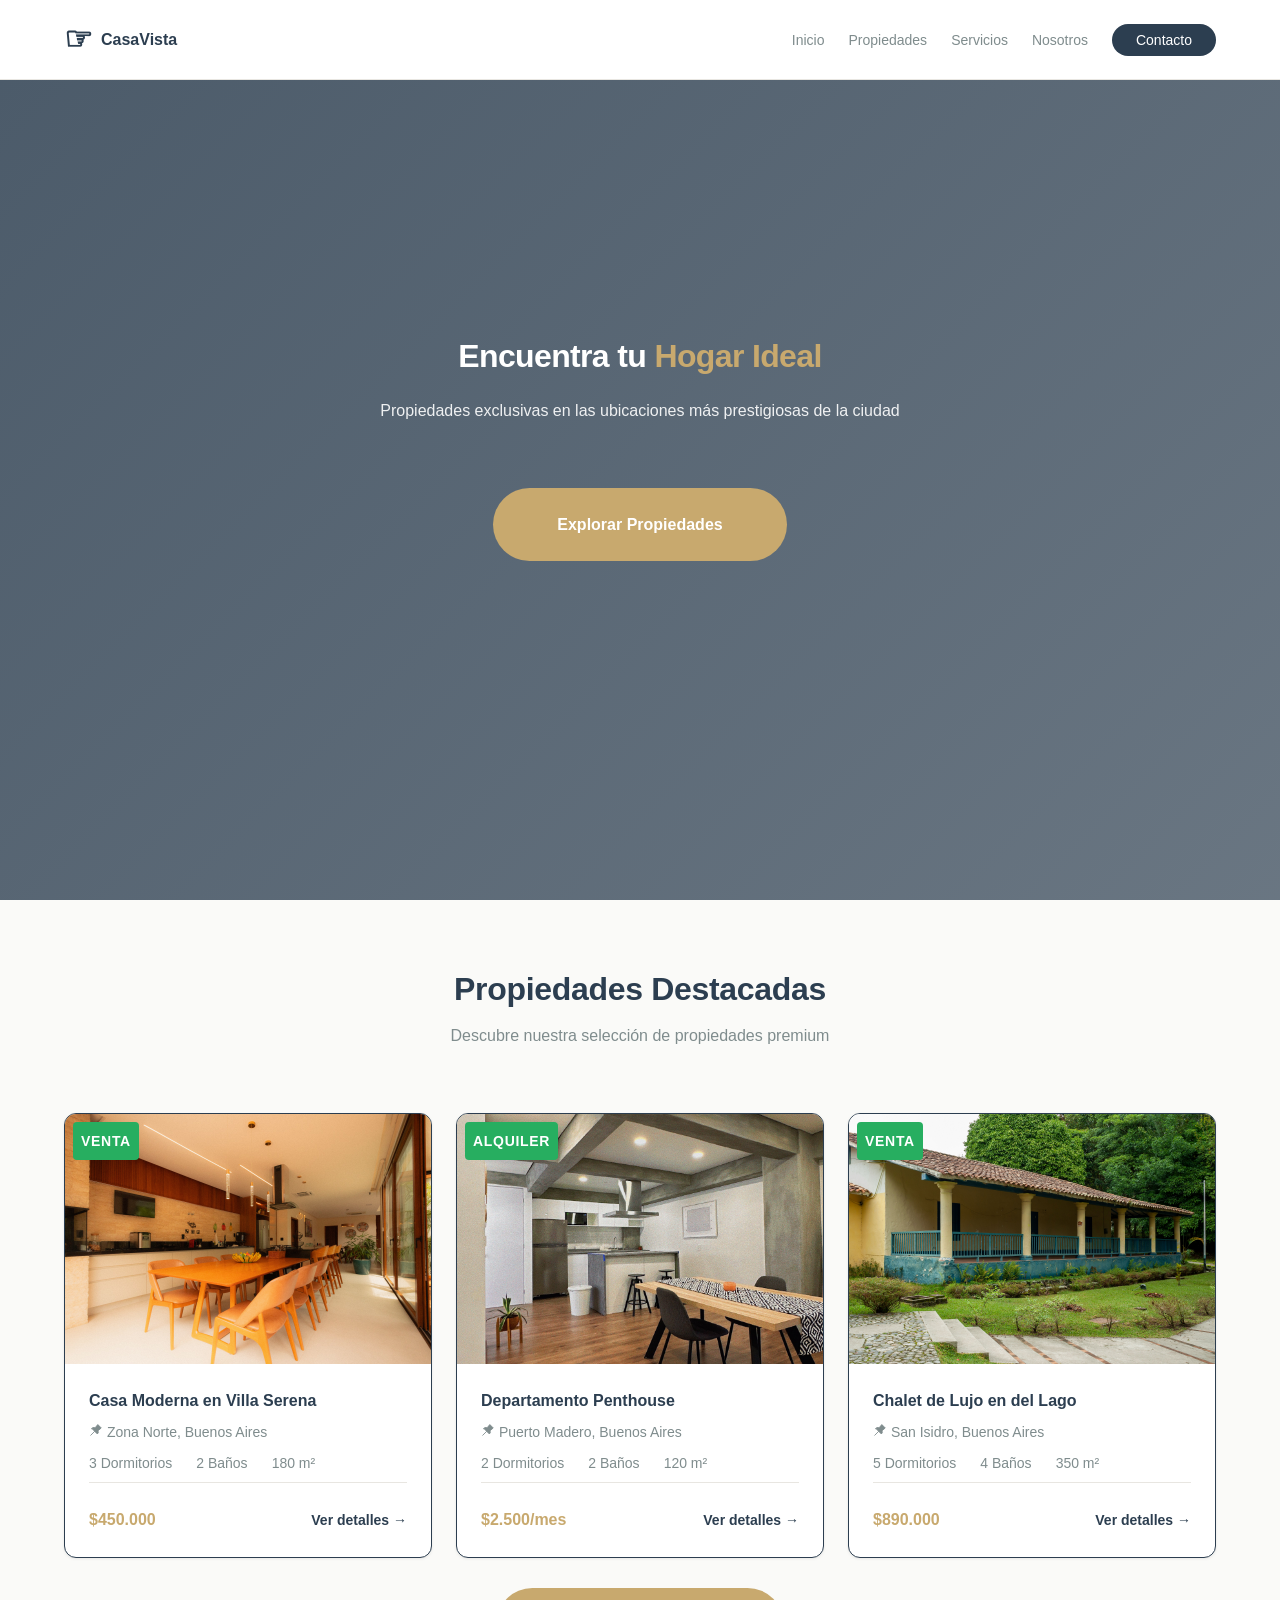
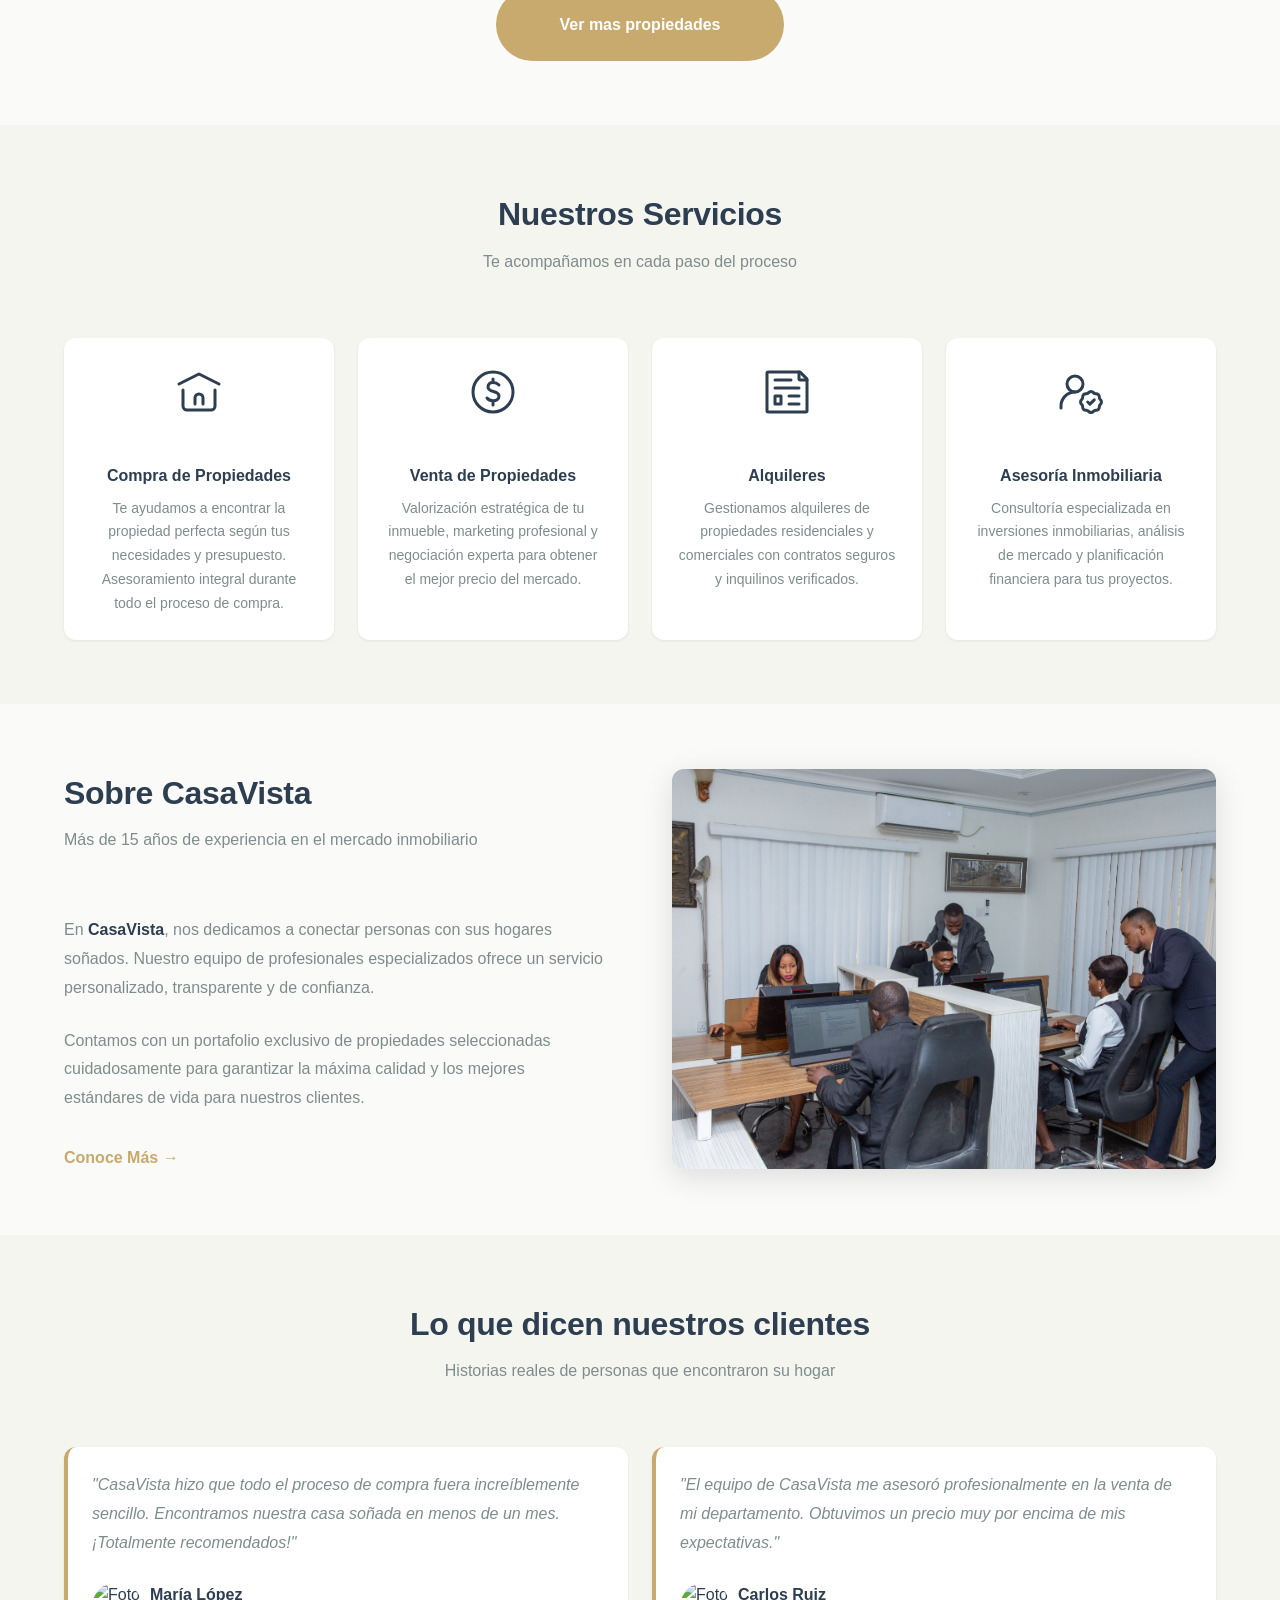
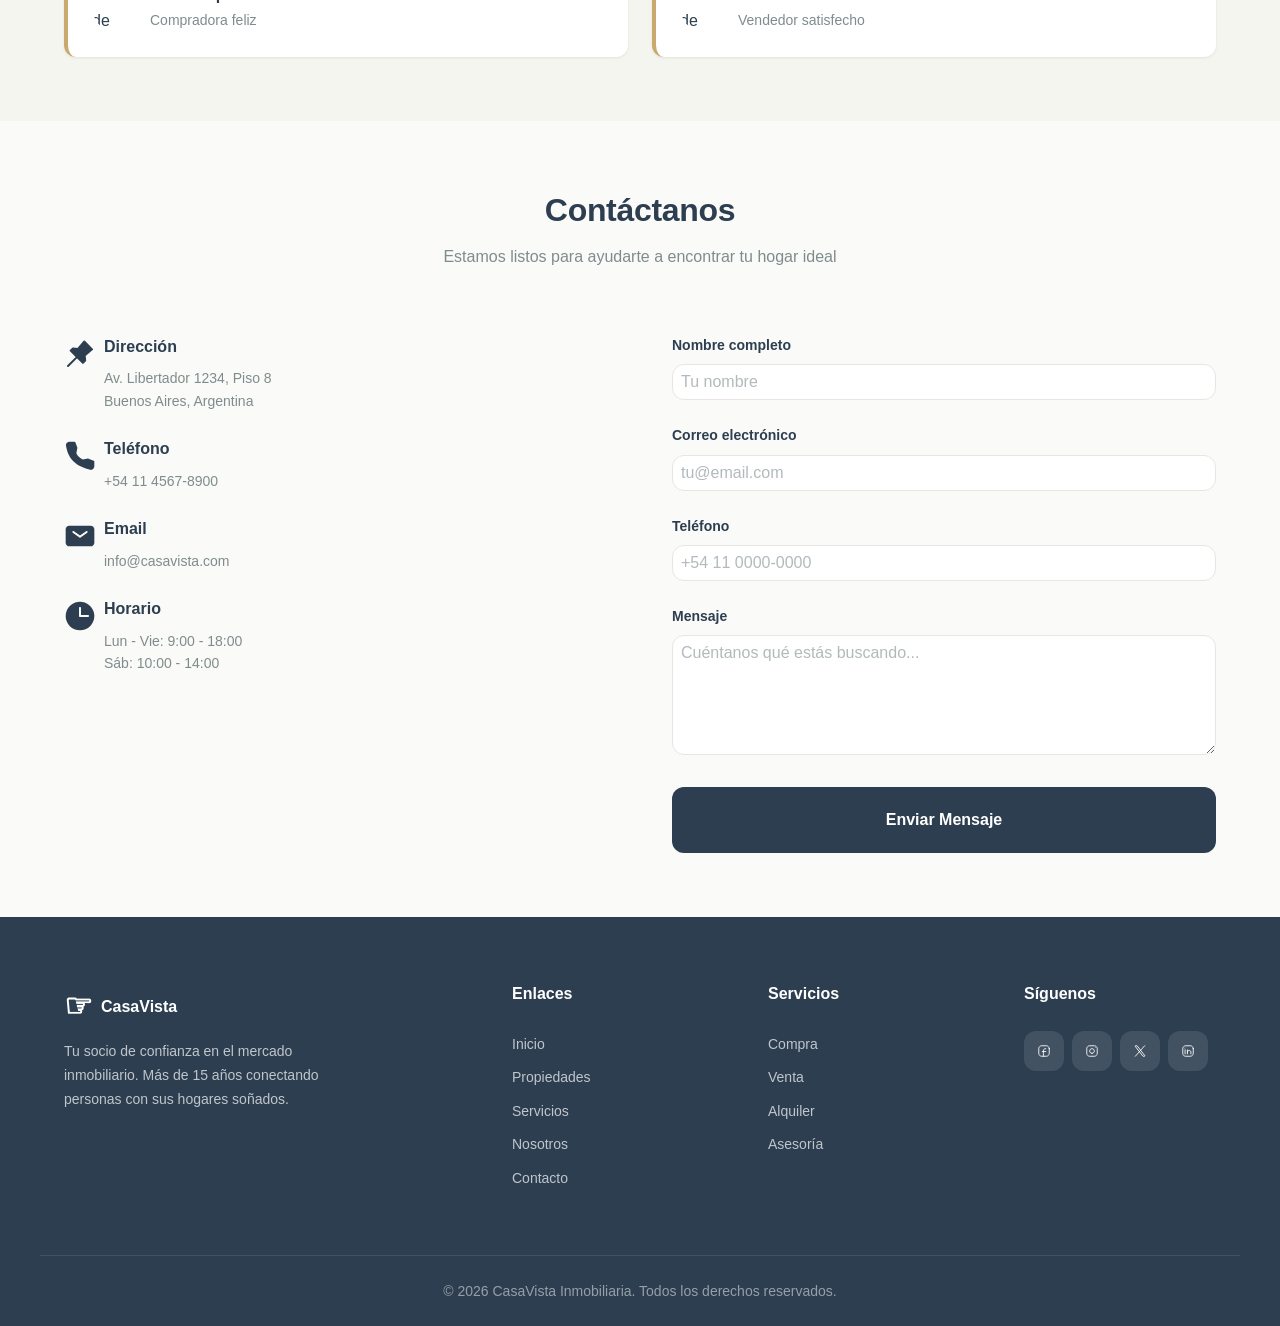
==== commit a2827b99: "corregimos carga de imágenes en la sección "Propiedades destacadas"" ====
--- a/index.html
+++ b/index.html
@@ -32,8 +32,7 @@
             </a>
             <!-- Navegación principal -->
             <div>
-                <span id="abrirMenu" class="btn_menu"><i class="iconoir-menu"></i></span>
-                <span id="cerrarMenu" class="btn_menu hidden"><i class="iconoir-xmark"></i></span>
+                <span class="btn_menu"><i id="abrirMenu" class="iconoir-menu"></i></span>
                 <nav id="nav" class="header__nav" role="navigation" aria-label="Navegación principal">
                 <ul class="header__nav-list">
                     <li class="header__nav-item">
@@ -83,7 +82,7 @@
                     <article class="property-card">
                         <div class="property-card__image-wrapper">
                             <img
-                                src="https://images.pexels.com/photos/34277702/pexels-photo-34277702.jpeg"
+                                src="img/casa (6).jpg"
                                 alt="Casa moderna de 3 dormitorios con jardín privado"
                                 class="property-card__image"
                                 loading="lazy"
@@ -107,7 +106,7 @@
                     <article class="property-card">
                         <div class="property-card__image-wrapper">
                             <img
-                                src="https://images.pexels.com/photos/21853670/pexels-photo-21853670.jpeg"
+                                src="img/casa (3).jpeg"
                                 alt="Departamento de lujo con vista panorámica al río"
                                 class="property-card__image"
                                 loading="lazy"
@@ -131,7 +130,7 @@
                     <article class="property-card">
                         <div class="property-card__image-wrapper">
                             <img
-                                src="https://images.pexels.com/photos/20159087/pexels-photo-20159087.jpeg"
+                                src="img/casa (1).jpeg"
                                 alt="Chalet de lujo con piscina y amplio parque"
                                 class="property-card__image"
                                 loading="lazy"
--- a/styles.css
+++ b/styles.css
@@ -583,6 +583,12 @@
   resize: vertical;
   min-height: 120px;
 }
+
+/*HTML PROPIEDADES*/
+
+.section_propiedades{
+  margin: 120px 20px 70px;
+}
 /* FOOTER*/
 .footer {
   background-color: var(--color-primary);
@@ -716,16 +722,6 @@
   }
   .header__nav-link--cta::after {
     display: block;
-  }
-  .hidden {
-    visibility: hidden;
-    width: 0;
-    height: 0;
-  }
-  .mostrar {
-    visibility: visible;
-    width: 100%;
-    height: 100%;
   }
   .visible {
     display: block;
